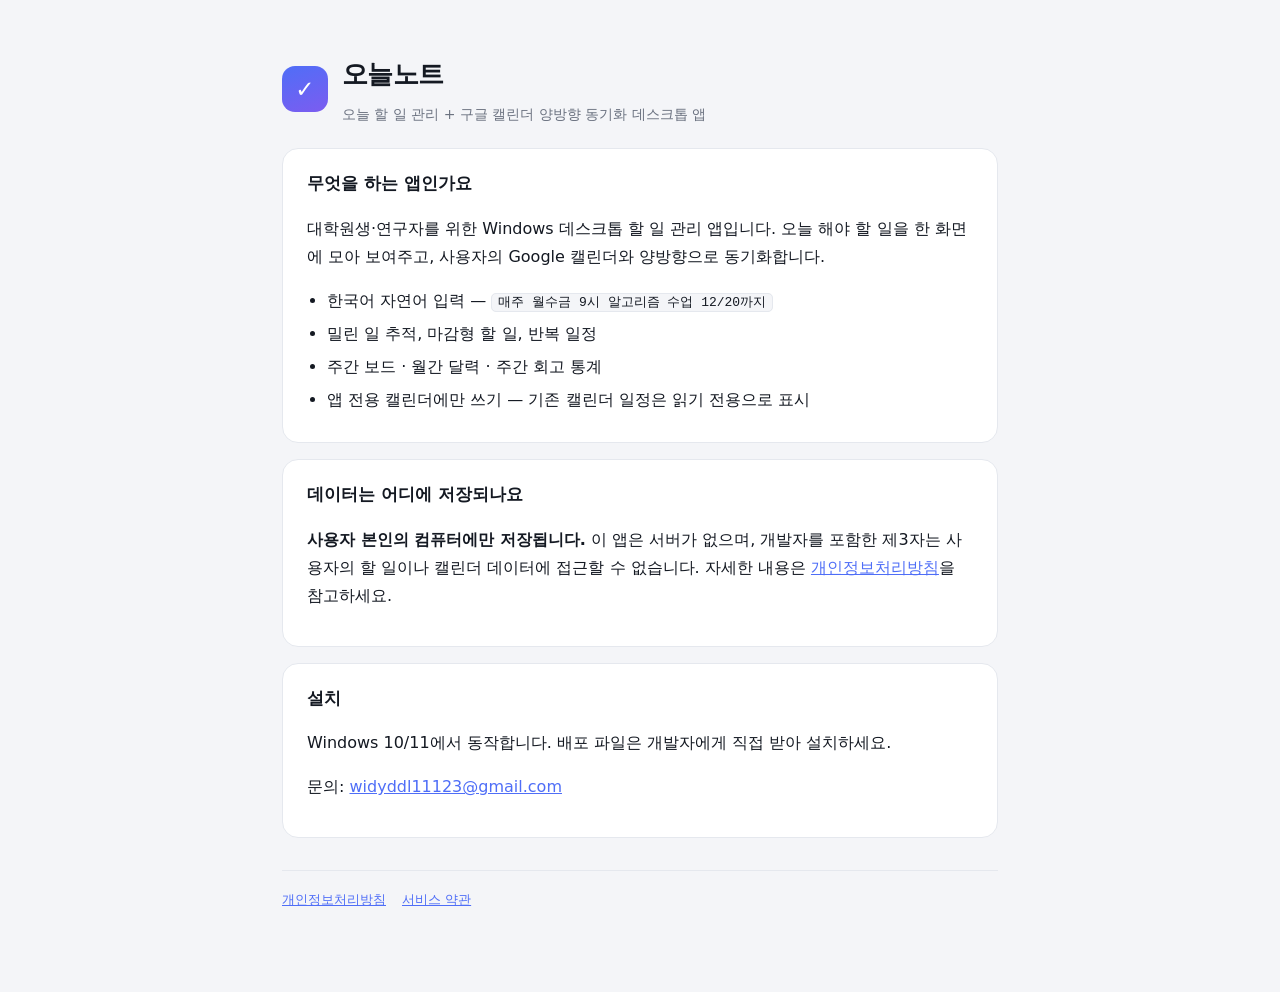
==== index.html @ ae86cb5b "Add files via upload" ====
<!doctype html>
<html lang="ko">
<head>
<meta charset="utf-8">
<meta name="viewport" content="width=device-width, initial-scale=1">
<title>오늘노트 — 오늘 할 일 + 구글 캘린더</title>
<link rel="stylesheet" href="./_shared.css">
<style>
  header{display:flex;align-items:center;gap:14px;margin-bottom:22px}
  .logo{width:46px;height:46px;border-radius:13px;background:linear-gradient(160deg,#4f6ef7,#7c5cf0);
    display:grid;place-items:center;color:#fff;font-size:23px;flex:0 0 auto}
  .sub{color:var(--muted);font-size:14px;margin-top:2px}
</style>
</head>
<body>
<div class="wrap">
  <header>
    <div class="logo">✓</div>
    <div>
      <h1>오늘노트</h1>
      <div class="sub">오늘 할 일 관리 + 구글 캘린더 양방향 동기화 데스크톱 앱</div>
    </div>
  </header>

  <div class="card">
    <h2>무엇을 하는 앱인가요</h2>
    <p>대학원생·연구자를 위한 Windows 데스크톱 할 일 관리 앱입니다. 오늘 해야 할 일을 한 화면에 모아 보여주고,
       사용자의 Google 캘린더와 양방향으로 동기화합니다.</p>
    <ul>
      <li>한국어 자연어 입력 — <code>매주 월수금 9시 알고리즘 수업 12/20까지</code></li>
      <li>밀린 일 추적, 마감형 할 일, 반복 일정</li>
      <li>주간 보드 · 월간 달력 · 주간 회고 통계</li>
      <li>앱 전용 캘린더에만 쓰기 — 기존 캘린더 일정은 읽기 전용으로 표시</li>
    </ul>
  </div>

  <div class="card">
    <h2>데이터는 어디에 저장되나요</h2>
    <p><strong>사용자 본인의 컴퓨터에만 저장됩니다.</strong> 이 앱은 서버가 없으며, 개발자를 포함한 제3자는
       사용자의 할 일이나 캘린더 데이터에 접근할 수 없습니다.
       자세한 내용은 <a href="./privacy.html">개인정보처리방침</a>을 참고하세요.</p>
  </div>

  <div class="card">
    <h2>설치</h2>
    <p>Windows 10/11에서 동작합니다. 배포 파일은 개발자에게 직접 받아 설치하세요.</p>
    <p>문의: <a href="mailto:widyddl11123@gmail.com">widyddl11123@gmail.com</a></p>
  </div>

  <footer>
    <a href="./privacy.html">개인정보처리방침</a>
    <a href="./terms.html">서비스 약관</a>
  </footer>
</div>
</body>
</html>
---- _shared.css ----
:root{--bg:#f4f5f8;--surface:#fff;--border:#e5e8ee;--text:#141922;--muted:#6b7280;--accent:#4f6ef7}
@media (prefers-color-scheme:dark){
  :root{--bg:#12141a;--surface:#1b1e26;--border:#2b313c;--text:#e9ecf2;--muted:#98a2b3;--accent:#7d92ff}
}
*{box-sizing:border-box}
body{margin:0;background:var(--bg);color:var(--text);line-height:1.75;
  font-family:'Pretendard',-apple-system,'Segoe UI','Malgun Gothic',system-ui,sans-serif}
.wrap{max-width:760px;margin:0 auto;padding:52px 22px 80px}
h1{font-size:26px;letter-spacing:-.02em;margin:0 0 4px}
.upd{color:var(--muted);font-size:13px;margin-bottom:26px}
.card{background:var(--surface);border:1px solid var(--border);border-radius:16px;padding:20px 24px;margin:16px 0}
h2{font-size:17px;margin:0 0 10px}
h3{font-size:14.5px;margin:16px 0 6px;color:var(--muted)}
ul{margin:8px 0;padding-left:20px} li{margin:5px 0}
a{color:var(--accent)}
code{background:var(--bg);border:1px solid var(--border);border-radius:5px;padding:1px 6px;font-size:13px}
table{width:100%;border-collapse:collapse;margin:10px 0;font-size:14px}
th,td{border:1px solid var(--border);padding:8px 10px;text-align:left;vertical-align:top}
th{background:var(--bg);font-weight:700;white-space:nowrap}
footer{margin-top:32px;padding-top:18px;border-top:1px solid var(--border);color:var(--muted);font-size:13px;display:flex;gap:16px;flex-wrap:wrap}
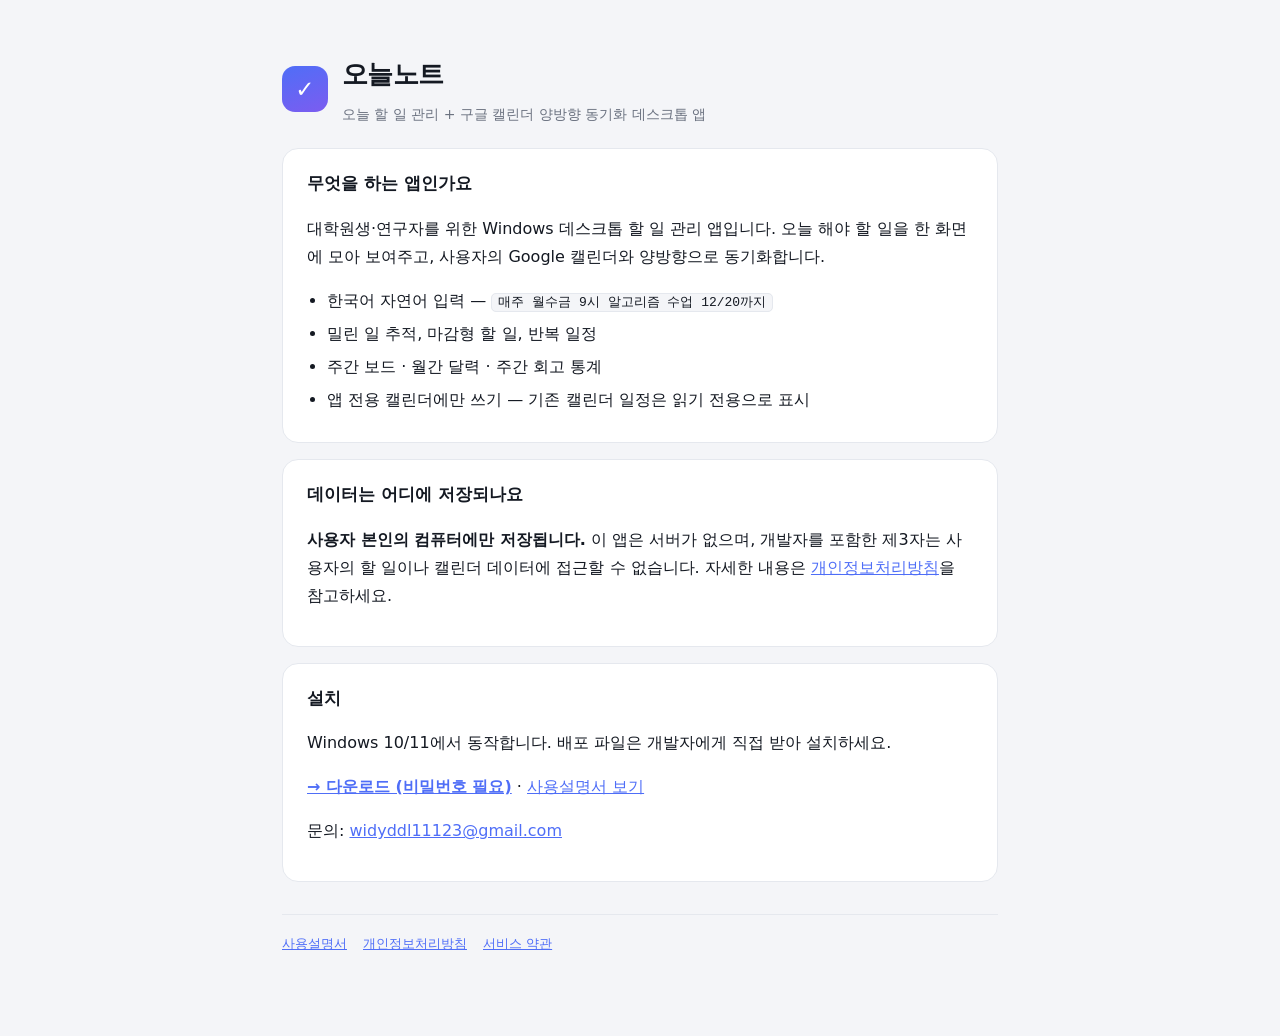
==== commit 65486f9c: "Add files via upload" ====
--- a/index.html
+++ b/index.html
@@ -4,7 +4,7 @@
 <meta charset="utf-8">
 <meta name="viewport" content="width=device-width, initial-scale=1">
 <title>오늘노트 — 오늘 할 일 + 구글 캘린더</title>
-<link rel="stylesheet" href="./_shared.css">
+<link rel="stylesheet" href="./site.css">
 <style>
   header{display:flex;align-items:center;gap:14px;margin-bottom:22px}
   .logo{width:46px;height:46px;border-radius:13px;background:linear-gradient(160deg,#4f6ef7,#7c5cf0);
@@ -44,10 +44,12 @@
   <div class="card">
     <h2>설치</h2>
     <p>Windows 10/11에서 동작합니다. 배포 파일은 개발자에게 직접 받아 설치하세요.</p>
+    <p><a href="./download.html"><strong>→ 다운로드 (비밀번호 필요)</strong></a> · <a href="./guide.html">사용설명서 보기</a></p>
     <p>문의: <a href="mailto:widyddl11123@gmail.com">widyddl11123@gmail.com</a></p>
   </div>
 
   <footer>
+    <a href="./guide.html">사용설명서</a>
     <a href="./privacy.html">개인정보처리방침</a>
     <a href="./terms.html">서비스 약관</a>
   </footer>
--- a/site.css
+++ b/site.css
@@ -0,0 +1,21 @@
+:root{--bg:#f4f5f8;--surface:#fff;--border:#e5e8ee;--text:#141922;--muted:#6b7280;--accent:#4f6ef7}
+@media (prefers-color-scheme:dark){
+  :root{--bg:#12141a;--surface:#1b1e26;--border:#2b313c;--text:#e9ecf2;--muted:#98a2b3;--accent:#7d92ff}
+}
+*{box-sizing:border-box}
+.hidden{display:none !important}
+body{margin:0;background:var(--bg);color:var(--text);line-height:1.75;
+  font-family:'Pretendard',-apple-system,'Segoe UI','Malgun Gothic',system-ui,sans-serif}
+.wrap{max-width:760px;margin:0 auto;padding:52px 22px 80px}
+h1{font-size:26px;letter-spacing:-.02em;margin:0 0 4px}
+.upd{color:var(--muted);font-size:13px;margin-bottom:26px}
+.card{background:var(--surface);border:1px solid var(--border);border-radius:16px;padding:20px 24px;margin:16px 0}
+h2{font-size:17px;margin:0 0 10px}
+h3{font-size:14.5px;margin:16px 0 6px;color:var(--muted)}
+ul{margin:8px 0;padding-left:20px} li{margin:5px 0}
+a{color:var(--accent)}
+code{background:var(--bg);border:1px solid var(--border);border-radius:5px;padding:1px 6px;font-size:13px}
+table{width:100%;border-collapse:collapse;margin:10px 0;font-size:14px}
+th,td{border:1px solid var(--border);padding:8px 10px;text-align:left;vertical-align:top}
+th{background:var(--bg);font-weight:700;white-space:nowrap}
+footer{margin-top:32px;padding-top:18px;border-top:1px solid var(--border);color:var(--muted);font-size:13px;display:flex;gap:16px;flex-wrap:wrap}
